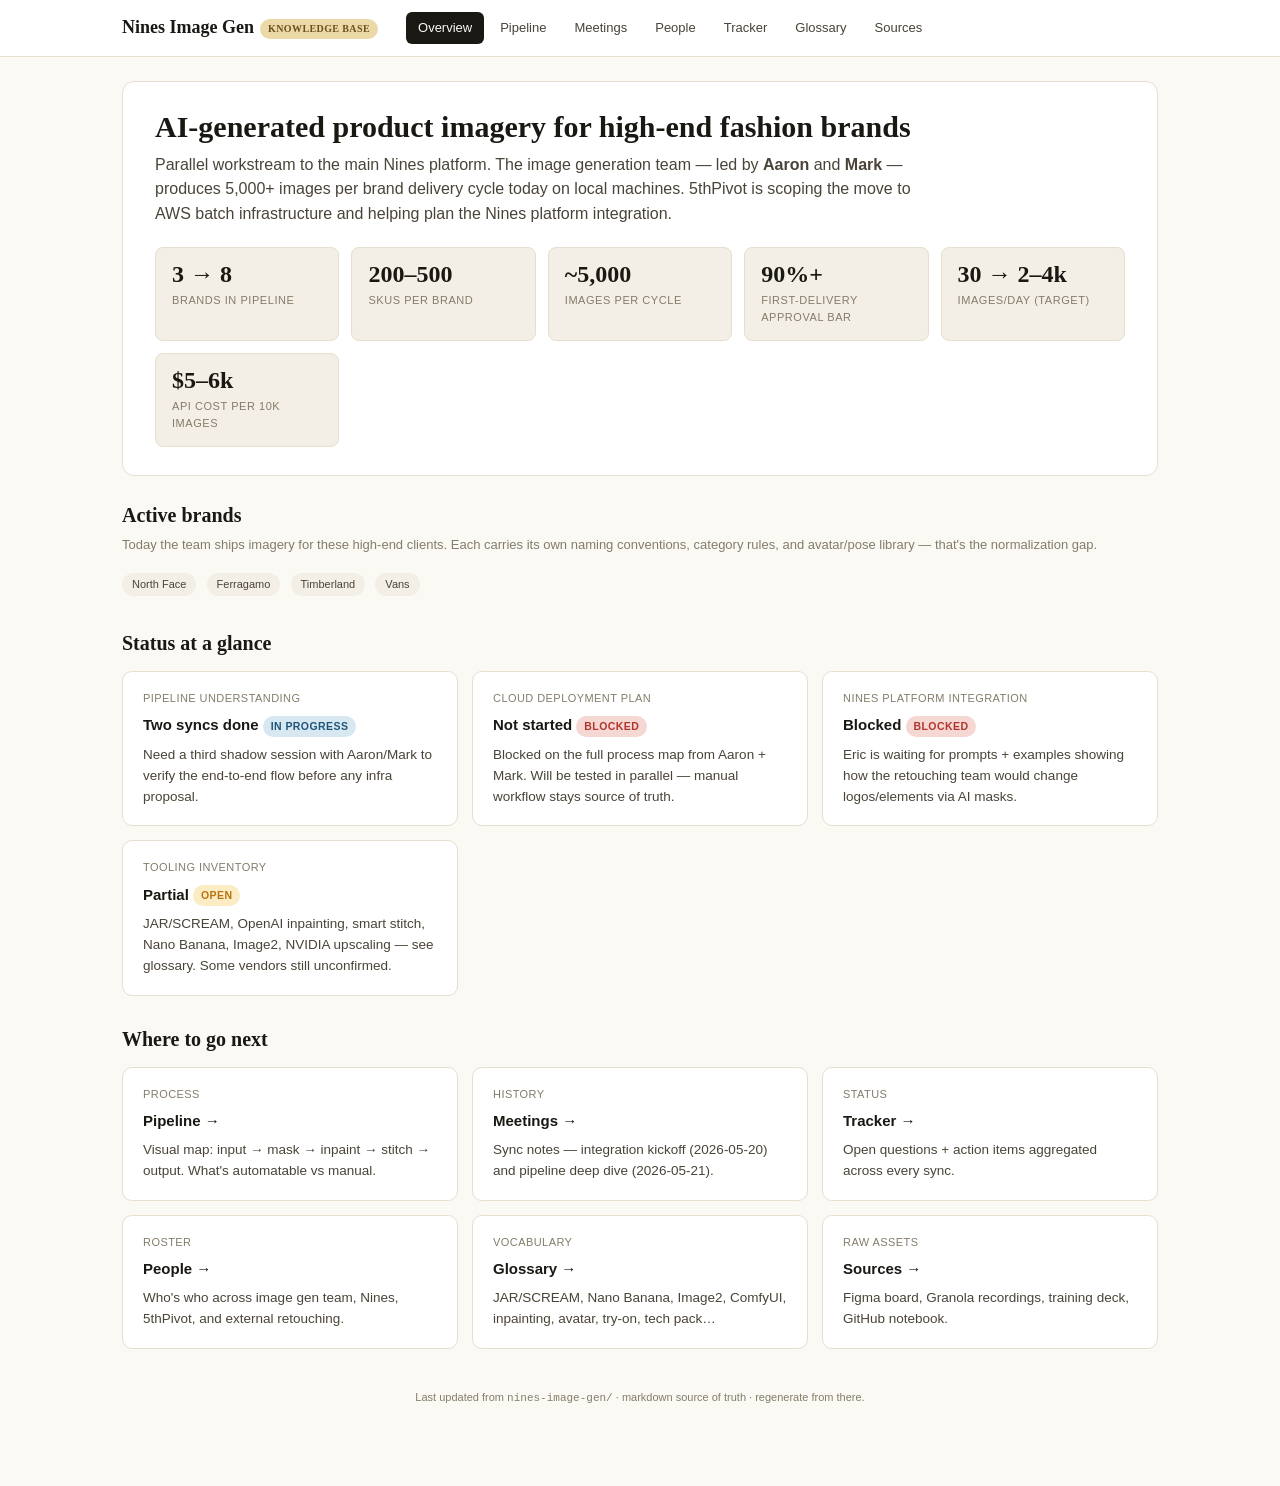
==== docs/index.html @ 3734b0fa "Initial commit: nines-image-gen knowledge base + Pages site" ====
<!doctype html>
<html lang="en">
<head>
<meta charset="utf-8">
<meta name="viewport" content="width=device-width,initial-scale=1">
<title>Nines Image Gen — Overview</title>
<link rel="stylesheet" href="assets/styles.css">
</head>
<body>

<header class="topbar"><div class="topbar-inner">
  <span class="brand">Nines Image Gen<span class="brand-tag">Knowledge base</span></span>
  <nav class="nav">
    <a href="index.html" class="active">Overview</a>
    <a href="pipeline.html">Pipeline</a>
    <a href="meetings.html">Meetings</a>
    <a href="people.html">People</a>
    <a href="tracker.html">Tracker</a>
    <a href="glossary.html">Glossary</a>
    <a href="sources.html">Sources</a>
  </nav>
</div></header>

<main class="page">

<div class="hero">
  <h1>AI-generated product imagery for high-end fashion brands</h1>
  <p class="lede">Parallel workstream to the main Nines platform. The image generation team — led by <strong>Aaron</strong> and <strong>Mark</strong> — produces 5,000+ images per brand delivery cycle today on local machines. 5thPivot is scoping the move to AWS batch infrastructure and helping plan the Nines platform integration.</p>

  <div class="stat-grid">
    <div class="stat"><div class="stat-num">3 → 8</div><div class="stat-label">brands in pipeline</div></div>
    <div class="stat"><div class="stat-num">200–500</div><div class="stat-label">SKUs per brand</div></div>
    <div class="stat"><div class="stat-num">~5,000</div><div class="stat-label">images per cycle</div></div>
    <div class="stat"><div class="stat-num">90%+</div><div class="stat-label">first-delivery approval bar</div></div>
    <div class="stat"><div class="stat-num">30 → 2–4k</div><div class="stat-label">images/day (target)</div></div>
    <div class="stat"><div class="stat-num">$5–6k</div><div class="stat-label">API cost per 10k images</div></div>
  </div>
</div>

<section>
  <h2>Active brands</h2>
  <p class="muted">Today the team ships imagery for these high-end clients. Each carries its own naming conventions, category rules, and avatar/pose library — that's the normalization gap.</p>
  <div>
    <span class="pill">North Face</span>
    <span class="pill">Ferragamo</span>
    <span class="pill">Timberland</span>
    <span class="pill">Vans</span>
  </div>
</section>

<section>
  <h2>Status at a glance</h2>
  <div class="card-grid">
    <div class="card">
      <div class="meta">Pipeline understanding</div>
      <h3>Two syncs done <span class="badge badge-progress">In progress</span></h3>
      <p>Need a third shadow session with Aaron/Mark to verify the end-to-end flow before any infra proposal.</p>
    </div>
    <div class="card">
      <div class="meta">Cloud deployment plan</div>
      <h3>Not started <span class="badge badge-blocked">Blocked</span></h3>
      <p>Blocked on the full process map from Aaron + Mark. Will be tested in parallel — manual workflow stays source of truth.</p>
    </div>
    <div class="card">
      <div class="meta">Nines platform integration</div>
      <h3>Blocked <span class="badge badge-blocked">Blocked</span></h3>
      <p>Eric is waiting for prompts + examples showing how the retouching team would change logos/elements via AI masks.</p>
    </div>
    <div class="card">
      <div class="meta">Tooling inventory</div>
      <h3>Partial <span class="badge badge-open">Open</span></h3>
      <p>JAR/SCREAM, OpenAI inpainting, smart stitch, Nano Banana, Image2, NVIDIA upscaling — see glossary. Some vendors still unconfirmed.</p>
    </div>
  </div>
</section>

<section>
  <h2>Where to go next</h2>
  <div class="card-grid">
    <a class="card" href="pipeline.html">
      <div class="meta">Process</div>
      <h3>Pipeline →</h3>
      <p>Visual map: input → mask → inpaint → stitch → output. What's automatable vs manual.</p>
    </a>
    <a class="card" href="meetings.html">
      <div class="meta">History</div>
      <h3>Meetings →</h3>
      <p>Sync notes — integration kickoff (2026-05-20) and pipeline deep dive (2026-05-21).</p>
    </a>
    <a class="card" href="tracker.html">
      <div class="meta">Status</div>
      <h3>Tracker →</h3>
      <p>Open questions + action items aggregated across every sync.</p>
    </a>
    <a class="card" href="people.html">
      <div class="meta">Roster</div>
      <h3>People →</h3>
      <p>Who's who across image gen team, Nines, 5thPivot, and external retouching.</p>
    </a>
    <a class="card" href="glossary.html">
      <div class="meta">Vocabulary</div>
      <h3>Glossary →</h3>
      <p>JAR/SCREAM, Nano Banana, Image2, ComfyUI, inpainting, avatar, try-on, tech pack…</p>
    </a>
    <a class="card" href="sources.html">
      <div class="meta">Raw assets</div>
      <h3>Sources →</h3>
      <p>Figma board, Granola recordings, training deck, GitHub notebook.</p>
    </a>
  </div>
</section>

<div class="foot">Last updated from <code>nines-image-gen/</code> · markdown source of truth · regenerate from there.</div>
</main>
</body>
</html>
---- docs/assets/styles.css ----
:root {
  --bg: #fbf9f4;
  --bg-card: #ffffff;
  --bg-muted: #f3efe6;
  --border: #e6dfd0;
  --border-strong: #d4ccba;
  --ink: #1a1812;
  --ink-soft: #4a4438;
  --ink-mute: #847c6a;
  --accent: #6b4f1d;
  --accent-soft: #ecd9a8;
  --green: #2f7d3a;
  --green-bg: #e3f1d8;
  --amber: #b8740e;
  --amber-bg: #fbecc4;
  --red: #b1352c;
  --red-bg: #f5d8d3;
  --blue: #1e567a;
  --blue-bg: #d8e8f1;
  --gray-bg: #ece7da;
}

* { box-sizing: border-box; }

html, body {
  margin: 0;
  background: var(--bg);
  color: var(--ink);
  font-family: -apple-system, BlinkMacSystemFont, "Segoe UI", Roboto, sans-serif;
  font-size: 15px;
  line-height: 1.55;
}

a { color: var(--accent); text-decoration: none; }
a:hover { text-decoration: underline; }

.serif {
  font-family: "Iowan Old Style", "Palatino Linotype", Palatino, serif;
}

.page {
  max-width: 1100px;
  margin: 0 auto;
  padding: 24px 32px 80px;
}

/* Nav */
.topbar {
  background: var(--bg-card);
  border-bottom: 1px solid var(--border);
  position: sticky;
  top: 0;
  z-index: 10;
  backdrop-filter: blur(8px);
}
.topbar-inner {
  max-width: 1100px;
  margin: 0 auto;
  padding: 12px 32px;
  display: flex;
  align-items: center;
  gap: 20px;
  flex-wrap: wrap;
}
.brand {
  font-family: "Iowan Old Style", "Palatino Linotype", Palatino, serif;
  font-size: 18px;
  font-weight: 600;
  color: var(--ink);
  margin-right: 8px;
}
.brand-tag {
  display: inline-block;
  background: var(--accent-soft);
  color: var(--accent);
  font-size: 10px;
  padding: 2px 8px;
  border-radius: 999px;
  margin-left: 6px;
  vertical-align: middle;
  letter-spacing: 0.04em;
  text-transform: uppercase;
  font-weight: 600;
}
.nav { display: flex; gap: 4px; flex-wrap: wrap; }
.nav a {
  font-size: 13px;
  padding: 6px 12px;
  border-radius: 6px;
  color: var(--ink-soft);
}
.nav a:hover { background: var(--bg-muted); text-decoration: none; }
.nav a.active { background: var(--ink); color: var(--bg); }

/* Hero */
.hero {
  background: var(--bg-card);
  border: 1px solid var(--border);
  border-radius: 12px;
  padding: 28px 32px;
  margin-bottom: 24px;
}
.hero h1 {
  font-family: "Iowan Old Style", "Palatino Linotype", Palatino, serif;
  font-size: 30px;
  margin: 0 0 8px;
  color: var(--ink);
  line-height: 1.15;
}
.hero p.lede {
  font-size: 16px;
  color: var(--ink-soft);
  margin: 0;
  max-width: 780px;
}

/* Stat grid */
.stat-grid {
  display: grid;
  grid-template-columns: repeat(auto-fit, minmax(180px, 1fr));
  gap: 12px;
  margin-top: 20px;
}
.stat {
  background: var(--bg-muted);
  border: 1px solid var(--border);
  border-radius: 8px;
  padding: 14px 16px;
}
.stat-num {
  font-family: "Iowan Old Style", serif;
  font-size: 24px;
  color: var(--ink);
  font-weight: 600;
  line-height: 1;
}
.stat-label {
  font-size: 11px;
  color: var(--ink-mute);
  text-transform: uppercase;
  letter-spacing: 0.05em;
  margin-top: 6px;
}

/* Section */
section { margin-bottom: 28px; }
section > h2 {
  font-family: "Iowan Old Style", serif;
  font-size: 20px;
  margin: 0 0 12px;
  color: var(--ink);
}
section > p.muted {
  color: var(--ink-mute);
  font-size: 13px;
  margin-top: -8px;
  margin-bottom: 16px;
}

/* Cards */
.card-grid {
  display: grid;
  grid-template-columns: repeat(auto-fill, minmax(280px, 1fr));
  gap: 14px;
}
.card {
  background: var(--bg-card);
  border: 1px solid var(--border);
  border-radius: 10px;
  padding: 18px 20px;
}
.card h3 {
  margin: 0 0 8px;
  font-size: 15px;
  color: var(--ink);
}
.card p { margin: 0; font-size: 13.5px; color: var(--ink-soft); }
.card .meta {
  font-size: 11px;
  color: var(--ink-mute);
  text-transform: uppercase;
  letter-spacing: 0.04em;
  margin-bottom: 6px;
}

.card-large {
  background: var(--bg-card);
  border: 1px solid var(--border);
  border-radius: 10px;
  padding: 22px 26px;
  margin-bottom: 14px;
}
.card-large h3 {
  margin: 0 0 4px;
  font-family: "Iowan Old Style", serif;
  font-size: 18px;
  color: var(--ink);
}
.card-large .meta {
  font-size: 12px;
  color: var(--ink-mute);
  margin-bottom: 16px;
}
.card-large h4 {
  margin: 18px 0 6px;
  font-size: 12px;
  text-transform: uppercase;
  letter-spacing: 0.05em;
  color: var(--ink-mute);
}
.card-large ul { margin: 0; padding-left: 18px; }
.card-large li { margin-bottom: 4px; }

/* Badges */
.badge {
  display: inline-block;
  font-size: 10.5px;
  font-weight: 600;
  padding: 2px 8px;
  border-radius: 999px;
  text-transform: uppercase;
  letter-spacing: 0.04em;
  vertical-align: middle;
}
.badge-open    { background: var(--amber-bg); color: var(--amber); }
.badge-progress{ background: var(--blue-bg);  color: var(--blue);  }
.badge-done    { background: var(--green-bg); color: var(--green); }
.badge-blocked { background: var(--red-bg);   color: var(--red);   }
.badge-high    { background: var(--red-bg);   color: var(--red);   }
.badge-medium  { background: var(--amber-bg); color: var(--amber); }
.badge-low     { background: var(--gray-bg);  color: var(--ink-mute); }

/* Tables */
table {
  width: 100%;
  border-collapse: collapse;
  background: var(--bg-card);
  border: 1px solid var(--border);
  border-radius: 10px;
  overflow: hidden;
  font-size: 13.5px;
}
th, td {
  text-align: left;
  padding: 10px 14px;
  border-bottom: 1px solid var(--border);
  vertical-align: top;
}
tr:last-child td { border-bottom: none; }
th {
  background: var(--bg-muted);
  font-weight: 600;
  font-size: 11px;
  text-transform: uppercase;
  letter-spacing: 0.05em;
  color: var(--ink-mute);
}

/* Pipeline diagram */
.pipeline {
  background: var(--bg-card);
  border: 1px solid var(--border);
  border-radius: 12px;
  padding: 28px;
  margin-bottom: 24px;
  overflow-x: auto;
}
.pipeline-flow {
  display: flex;
  gap: 12px;
  align-items: center;
  flex-wrap: nowrap;
  min-width: max-content;
}
.flow-step {
  flex: 0 0 160px;
  background: var(--bg-muted);
  border: 1px solid var(--border-strong);
  border-radius: 8px;
  padding: 14px 16px;
  text-align: center;
}
.flow-step h4 {
  margin: 0 0 4px;
  font-size: 13px;
  color: var(--ink);
}
.flow-step p {
  margin: 0;
  font-size: 11px;
  color: var(--ink-mute);
  line-height: 1.4;
}
.flow-step.input  { border-color: #c7b88d; background: #f9eecd; }
.flow-step.engine { border-color: #b1d1bf; background: #def0e3; }
.flow-step.output { border-color: #b8c5d8; background: #dde6f1; }
.flow-arrow {
  font-size: 18px;
  color: var(--ink-mute);
  flex: 0 0 auto;
}

/* Glossary */
.term {
  background: var(--bg-card);
  border: 1px solid var(--border);
  border-radius: 8px;
  padding: 14px 18px;
  margin-bottom: 10px;
}
.term .name {
  font-weight: 600;
  color: var(--ink);
  font-family: "Iowan Old Style", serif;
  font-size: 15px;
}
.term .name-tag {
  display: inline-block;
  font-size: 9px;
  background: var(--bg-muted);
  color: var(--ink-mute);
  padding: 2px 6px;
  border-radius: 4px;
  margin-left: 8px;
  vertical-align: middle;
  font-weight: 500;
  letter-spacing: 0.03em;
  text-transform: uppercase;
  font-family: -apple-system, sans-serif;
}
.term p { margin: 6px 0 0; font-size: 13px; color: var(--ink-soft); }

/* People grid */
.people-grid {
  display: grid;
  grid-template-columns: repeat(auto-fill, minmax(260px, 1fr));
  gap: 12px;
}
.person {
  background: var(--bg-card);
  border: 1px solid var(--border);
  border-radius: 10px;
  padding: 16px 20px;
}
.person h3 {
  margin: 0 0 2px;
  font-family: "Iowan Old Style", serif;
  font-size: 16px;
}
.person .role {
  font-size: 12px;
  color: var(--ink-soft);
  margin-bottom: 8px;
}
.person .side {
  display: inline-block;
  font-size: 10px;
  font-weight: 600;
  padding: 2px 8px;
  border-radius: 999px;
  letter-spacing: 0.04em;
  text-transform: uppercase;
  margin-right: 4px;
}
.side-image { background: #f9eecd; color: var(--amber); }
.side-nines { background: #dde6f1; color: var(--blue); }
.side-5p    { background: #def0e3; color: var(--green); }
.side-ext   { background: #ece7da; color: var(--ink-mute); }
.person .tz { font-size: 11px; color: var(--ink-mute); margin-top: 8px; }
.person .note { font-size: 12px; color: var(--ink-soft); margin-top: 8px; padding-top: 8px; border-top: 1px dashed var(--border); }

/* Footer */
.foot {
  margin-top: 40px;
  font-size: 11px;
  color: var(--ink-mute);
  text-align: center;
}

/* Utility */
.row { display: flex; gap: 16px; flex-wrap: wrap; }
.col { flex: 1 1 300px; }
.mt-4 { margin-top: 24px; }
.mb-0 { margin-bottom: 0; }
.pill {
  display: inline-block;
  font-size: 11px;
  background: var(--bg-muted);
  color: var(--ink-soft);
  padding: 3px 10px;
  border-radius: 999px;
  margin-right: 6px;
  margin-bottom: 4px;
}
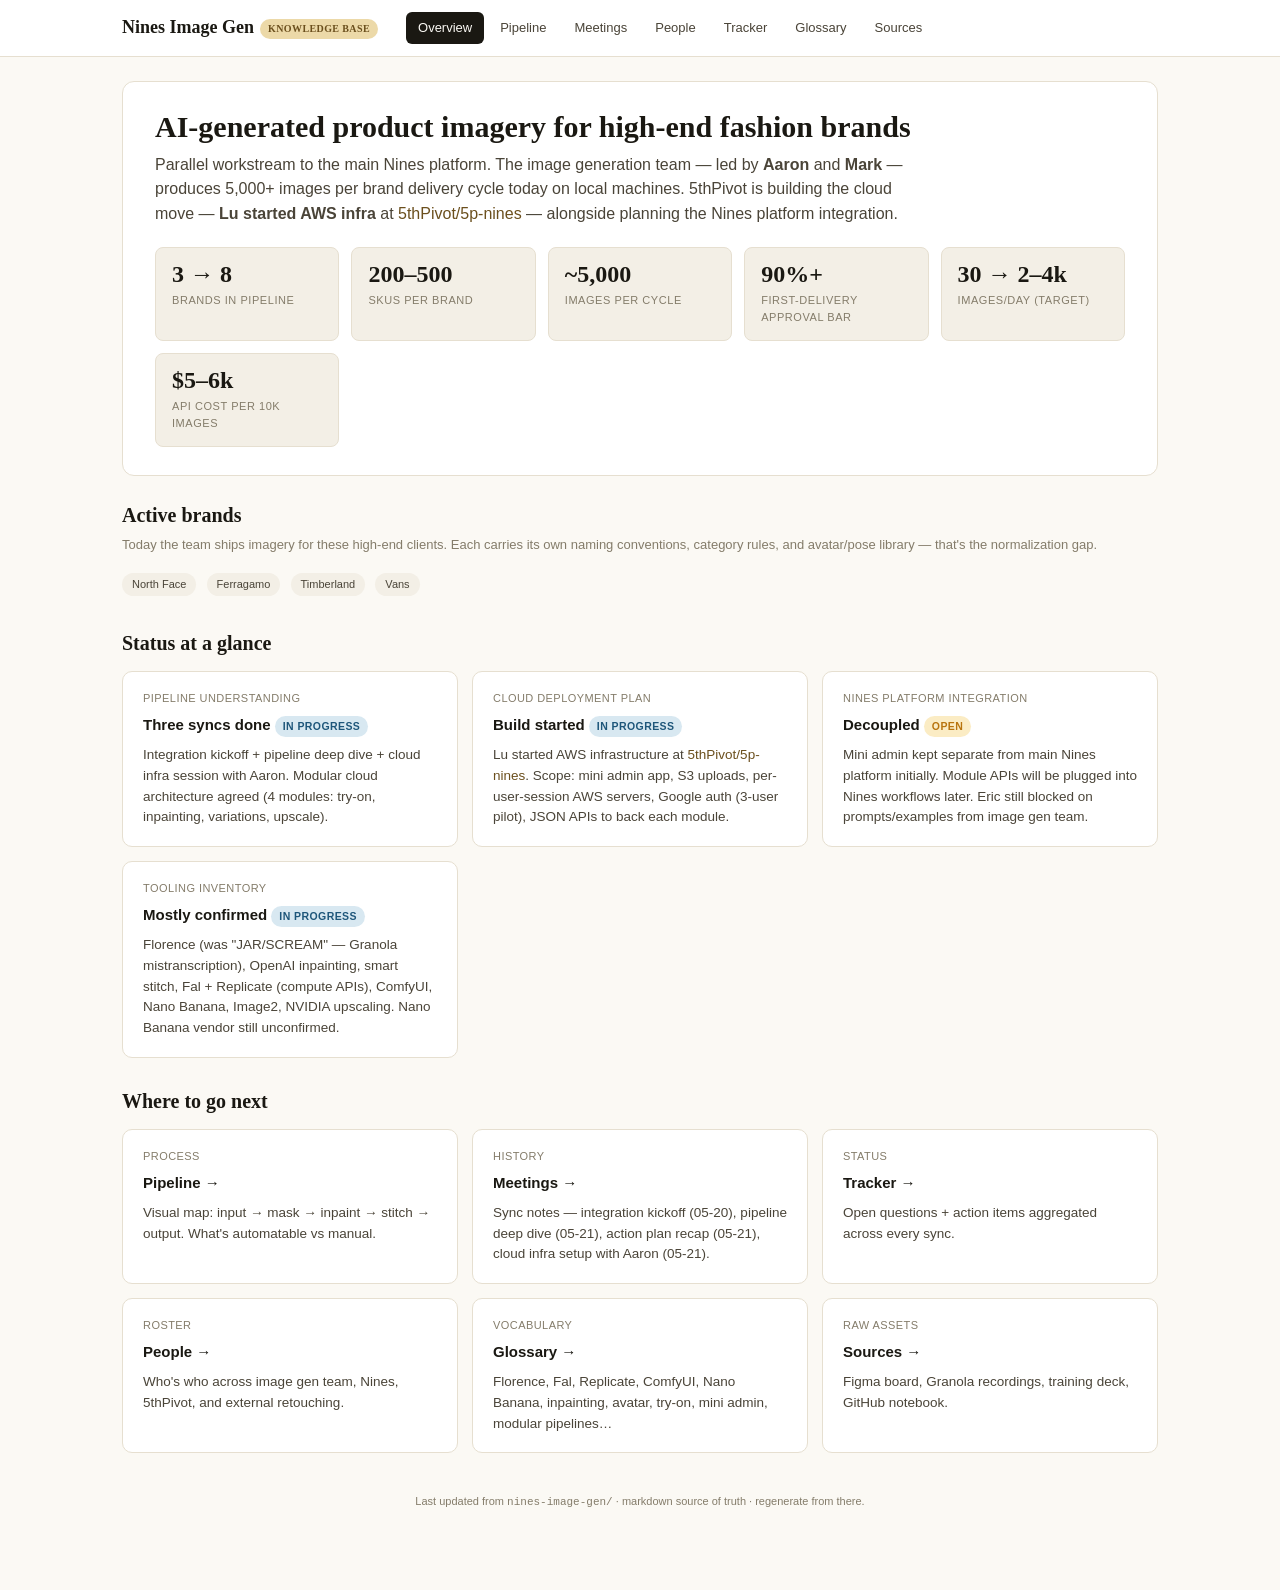
==== commit 9a939fac: "Progress update: 3 syncs done, Lu started AWS infra at 5p-nines - Status: cloud deployment plan move" ====
--- a/docs/index.html
+++ b/docs/index.html
@@ -25,7 +25,7 @@
 
 <div class="hero">
   <h1>AI-generated product imagery for high-end fashion brands</h1>
-  <p class="lede">Parallel workstream to the main Nines platform. The image generation team — led by <strong>Aaron</strong> and <strong>Mark</strong> — produces 5,000+ images per brand delivery cycle today on local machines. 5thPivot is scoping the move to AWS batch infrastructure and helping plan the Nines platform integration.</p>
+  <p class="lede">Parallel workstream to the main Nines platform. The image generation team — led by <strong>Aaron</strong> and <strong>Mark</strong> — produces 5,000+ images per brand delivery cycle today on local machines. 5thPivot is building the cloud move — <strong>Lu started AWS infra</strong> at <a href="https://github.com/5thPivot/5p-nines" target="_blank">5thPivot/5p-nines</a> — alongside planning the Nines platform integration.</p>
 
   <div class="stat-grid">
     <div class="stat"><div class="stat-num">3 → 8</div><div class="stat-label">brands in pipeline</div></div>
@@ -53,23 +53,23 @@
   <div class="card-grid">
     <div class="card">
       <div class="meta">Pipeline understanding</div>
-      <h3>Two syncs done <span class="badge badge-progress">In progress</span></h3>
-      <p>Need a third shadow session with Aaron/Mark to verify the end-to-end flow before any infra proposal.</p>
+      <h3>Three syncs done <span class="badge badge-progress">In progress</span></h3>
+      <p>Integration kickoff + pipeline deep dive + cloud infra session with Aaron. Modular cloud architecture agreed (4 modules: try-on, inpainting, variations, upscale).</p>
     </div>
     <div class="card">
       <div class="meta">Cloud deployment plan</div>
-      <h3>Not started <span class="badge badge-blocked">Blocked</span></h3>
-      <p>Blocked on the full process map from Aaron + Mark. Will be tested in parallel — manual workflow stays source of truth.</p>
+      <h3>Build started <span class="badge badge-progress">In progress</span></h3>
+      <p>Lu started AWS infrastructure at <a href="https://github.com/5thPivot/5p-nines" target="_blank">5thPivot/5p-nines</a>. Scope: mini admin app, S3 uploads, per-user-session AWS servers, Google auth (3-user pilot), JSON APIs to back each module.</p>
     </div>
     <div class="card">
       <div class="meta">Nines platform integration</div>
-      <h3>Blocked <span class="badge badge-blocked">Blocked</span></h3>
-      <p>Eric is waiting for prompts + examples showing how the retouching team would change logos/elements via AI masks.</p>
+      <h3>Decoupled <span class="badge badge-open">Open</span></h3>
+      <p>Mini admin kept separate from main Nines platform initially. Module APIs will be plugged into Nines workflows later. Eric still blocked on prompts/examples from image gen team.</p>
     </div>
     <div class="card">
       <div class="meta">Tooling inventory</div>
-      <h3>Partial <span class="badge badge-open">Open</span></h3>
-      <p>JAR/SCREAM, OpenAI inpainting, smart stitch, Nano Banana, Image2, NVIDIA upscaling — see glossary. Some vendors still unconfirmed.</p>
+      <h3>Mostly confirmed <span class="badge badge-progress">In progress</span></h3>
+      <p>Florence (was "JAR/SCREAM" — Granola mistranscription), OpenAI inpainting, smart stitch, Fal + Replicate (compute APIs), ComfyUI, Nano Banana, Image2, NVIDIA upscaling. Nano Banana vendor still unconfirmed.</p>
     </div>
   </div>
 </section>
@@ -85,7 +85,7 @@
     <a class="card" href="meetings.html">
       <div class="meta">History</div>
       <h3>Meetings →</h3>
-      <p>Sync notes — integration kickoff (2026-05-20) and pipeline deep dive (2026-05-21).</p>
+      <p>Sync notes — integration kickoff (05-20), pipeline deep dive (05-21), action plan recap (05-21), cloud infra setup with Aaron (05-21).</p>
     </a>
     <a class="card" href="tracker.html">
       <div class="meta">Status</div>
@@ -100,7 +100,7 @@
     <a class="card" href="glossary.html">
       <div class="meta">Vocabulary</div>
       <h3>Glossary →</h3>
-      <p>JAR/SCREAM, Nano Banana, Image2, ComfyUI, inpainting, avatar, try-on, tech pack…</p>
+      <p>Florence, Fal, Replicate, ComfyUI, Nano Banana, inpainting, avatar, try-on, mini admin, modular pipelines…</p>
     </a>
     <a class="card" href="sources.html">
       <div class="meta">Raw assets</div>
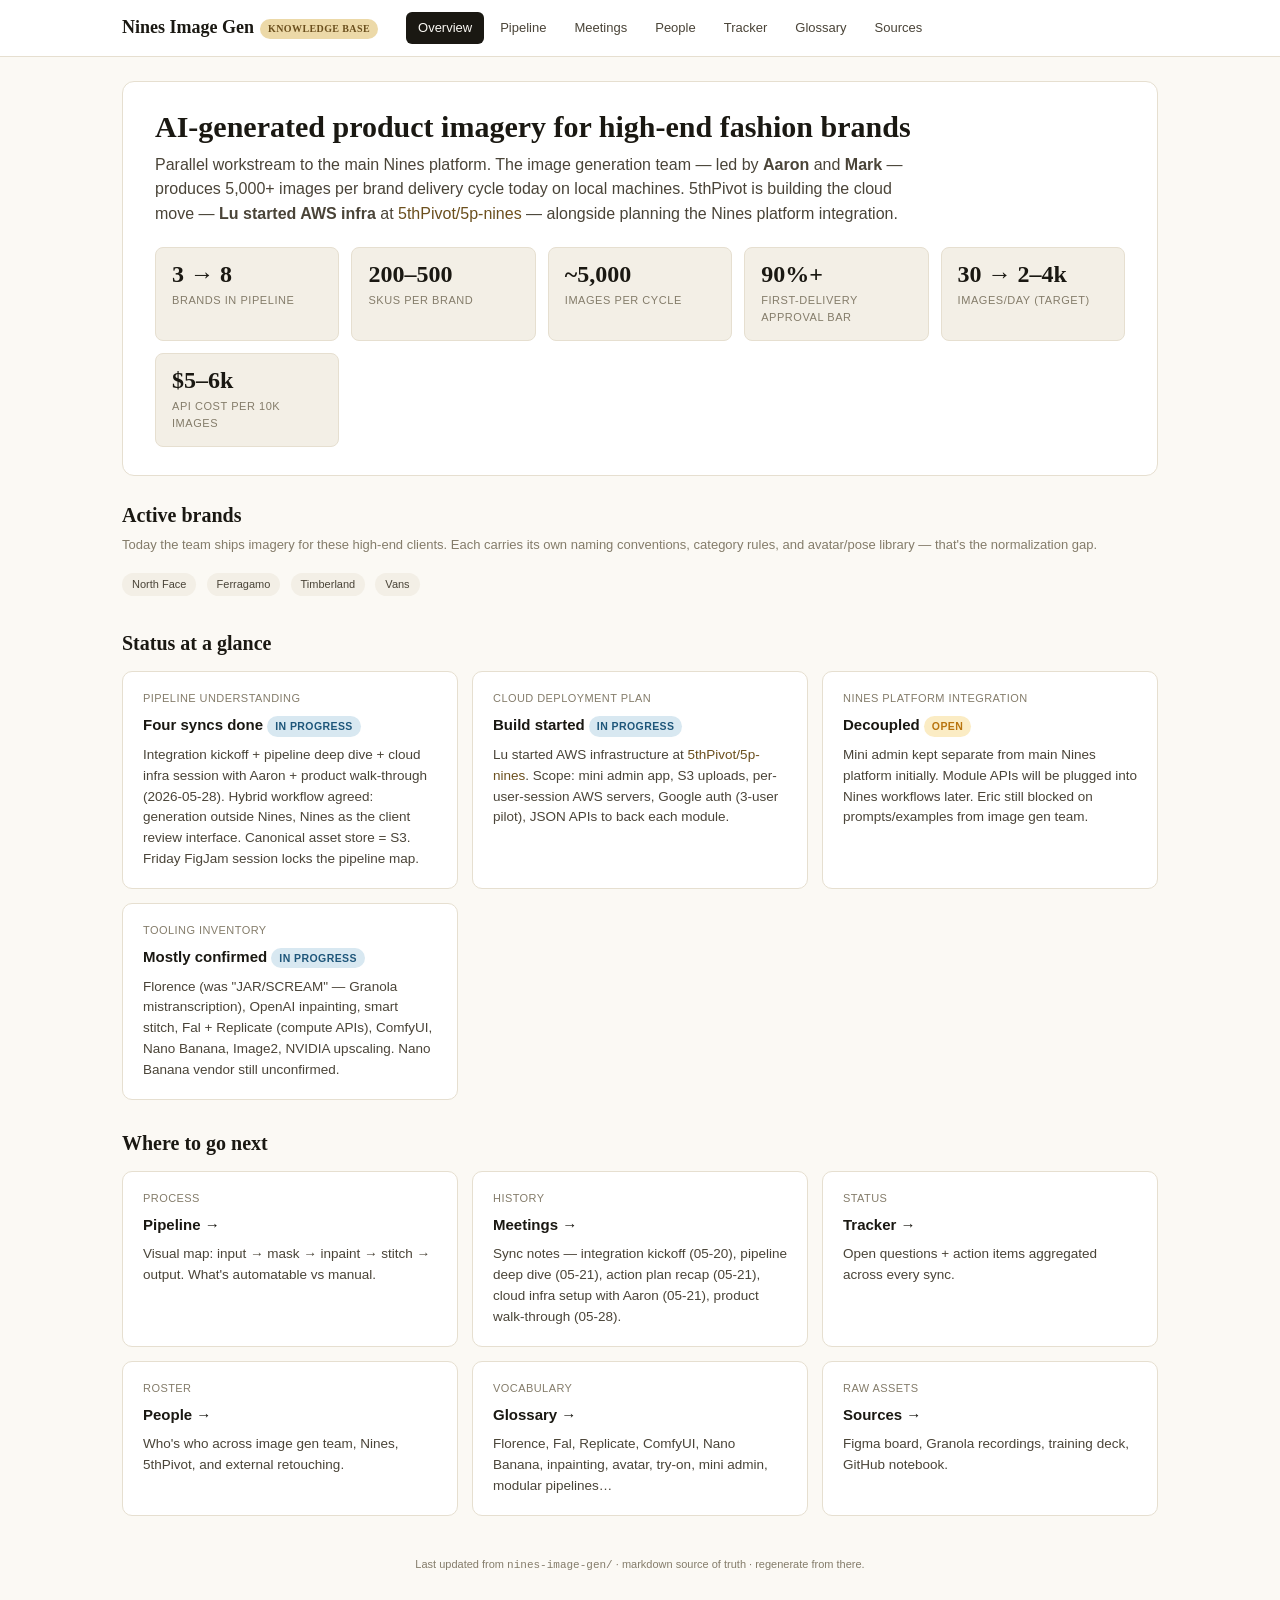
==== commit cae44fbe: "Capture 2026-05-28 product walk-through - New meeting: product-walkthrough (hybrid workflow + S3 can" ====
--- a/docs/index.html
+++ b/docs/index.html
@@ -53,8 +53,8 @@
   <div class="card-grid">
     <div class="card">
       <div class="meta">Pipeline understanding</div>
-      <h3>Three syncs done <span class="badge badge-progress">In progress</span></h3>
-      <p>Integration kickoff + pipeline deep dive + cloud infra session with Aaron. Modular cloud architecture agreed (4 modules: try-on, inpainting, variations, upscale).</p>
+      <h3>Four syncs done <span class="badge badge-progress">In progress</span></h3>
+      <p>Integration kickoff + pipeline deep dive + cloud infra session with Aaron + product walk-through (2026-05-28). Hybrid workflow agreed: generation outside Nines, Nines as the client review interface. Canonical asset store = S3. Friday FigJam session locks the pipeline map.</p>
     </div>
     <div class="card">
       <div class="meta">Cloud deployment plan</div>
@@ -85,7 +85,7 @@
     <a class="card" href="meetings.html">
       <div class="meta">History</div>
       <h3>Meetings →</h3>
-      <p>Sync notes — integration kickoff (05-20), pipeline deep dive (05-21), action plan recap (05-21), cloud infra setup with Aaron (05-21).</p>
+      <p>Sync notes — integration kickoff (05-20), pipeline deep dive (05-21), action plan recap (05-21), cloud infra setup with Aaron (05-21), product walk-through (05-28).</p>
     </a>
     <a class="card" href="tracker.html">
       <div class="meta">Status</div>
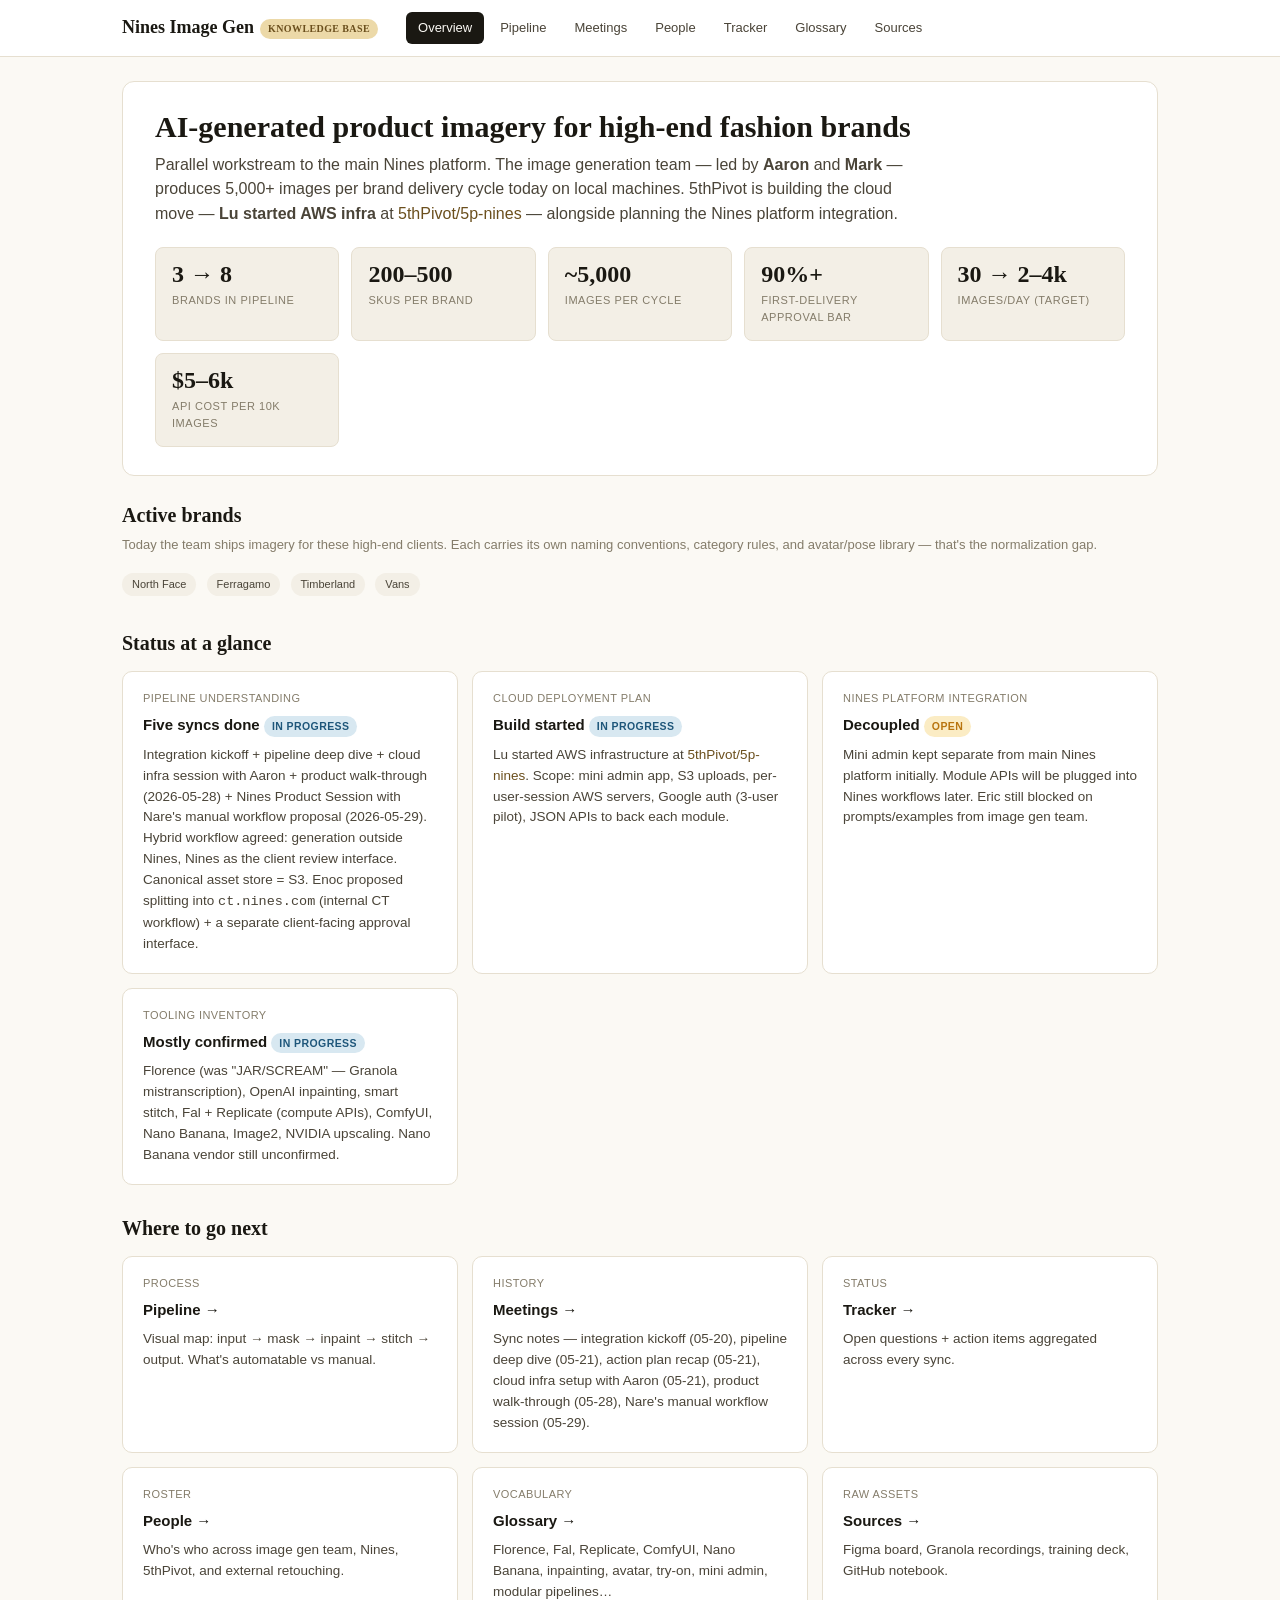
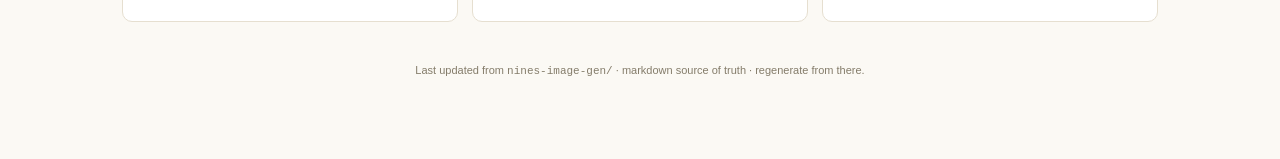
==== commit e5ab5d81: "Capture 2026-05-29 Nines Product Session — Nare's manual workflow proposal - New meeting note: 2026-" ====
--- a/docs/index.html
+++ b/docs/index.html
@@ -53,8 +53,8 @@
   <div class="card-grid">
     <div class="card">
       <div class="meta">Pipeline understanding</div>
-      <h3>Four syncs done <span class="badge badge-progress">In progress</span></h3>
-      <p>Integration kickoff + pipeline deep dive + cloud infra session with Aaron + product walk-through (2026-05-28). Hybrid workflow agreed: generation outside Nines, Nines as the client review interface. Canonical asset store = S3. Friday FigJam session locks the pipeline map.</p>
+      <h3>Five syncs done <span class="badge badge-progress">In progress</span></h3>
+      <p>Integration kickoff + pipeline deep dive + cloud infra session with Aaron + product walk-through (2026-05-28) + Nines Product Session with Nare's manual workflow proposal (2026-05-29). Hybrid workflow agreed: generation outside Nines, Nines as the client review interface. Canonical asset store = S3. Enoc proposed splitting into <code>ct.nines.com</code> (internal CT workflow) + a separate client-facing approval interface.</p>
     </div>
     <div class="card">
       <div class="meta">Cloud deployment plan</div>
@@ -85,7 +85,7 @@
     <a class="card" href="meetings.html">
       <div class="meta">History</div>
       <h3>Meetings →</h3>
-      <p>Sync notes — integration kickoff (05-20), pipeline deep dive (05-21), action plan recap (05-21), cloud infra setup with Aaron (05-21), product walk-through (05-28).</p>
+      <p>Sync notes — integration kickoff (05-20), pipeline deep dive (05-21), action plan recap (05-21), cloud infra setup with Aaron (05-21), product walk-through (05-28), Nare's manual workflow session (05-29).</p>
     </a>
     <a class="card" href="tracker.html">
       <div class="meta">Status</div>
